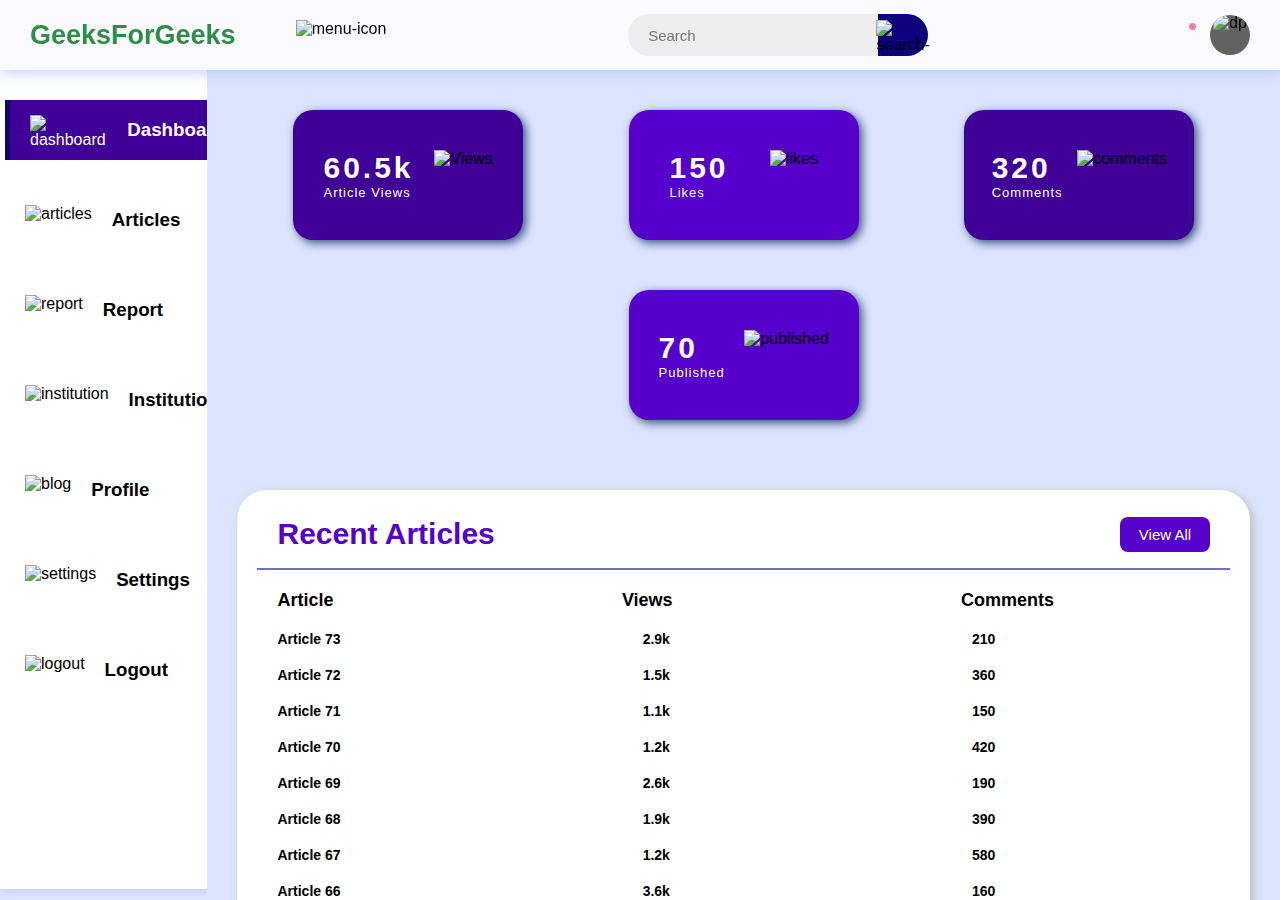
==== pages/blogmtg.html @ 52cad33f "messy" ====
<!DOCTYPE html>
<html lang="en">
  <head>
    <meta charset="UTF-8" />
    <meta http-equiv="X-UA-Compatible" content="IE=edge" />
    <meta
      name="viewport"
      content="width=device-width, 
				initial-scale=1.0"
    />
    <title>GeeksForGeeks</title>
    <link rel="stylesheet" href="style.css" />
    <link rel="stylesheet" href="../styles/blogmgt.css" />
  </head>

  <body>
    <!-- for header part -->
    <header>
      <div class="logosec">
        <div class="logo">GeeksForGeeks</div>
        <img
          src="https://media.geeksforgeeks.org/wp-content/uploads/20221210182541/Untitled-design-(30).png"
          class="icn menuicn"
          id="menuicn"
          alt="menu-icon"
        />
      </div>

      <div class="searchbar">
        <input type="text" placeholder="Search" />
        <div class="searchbtn">
          <img
            src="https://media.geeksforgeeks.org/wp-content/uploads/20221210180758/Untitled-design-(28).png"
            class="icn srchicn"
            alt="search-icon"
          />
        </div>
      </div>

      <div class="message">
        <div class="circle"></div>
        <img
          src="https://media.geeksforgeeks.org/wp-content/uploads/20221210183322/8.png"
          class="icn"
          alt=""
        />
        <div class="dp">
          <img
            src="https://media.geeksforgeeks.org/wp-content/uploads/20221210180014/profile-removebg-preview.png"
            class="dpicn"
            alt="dp"
          />
        </div>
      </div>
    </header>

    <div class="main-container">
      <div class="navcontainer">
        <nav class="nav">
          <div class="nav-upper-options">
            <div class="nav-option option1">
              <img
                src="https://media.geeksforgeeks.org/wp-content/uploads/20221210182148/Untitled-design-(29).png"
                class="nav-img"
                alt="dashboard"
              />
              <h3>Dashboard</h3>
            </div>

            <div class="option2 nav-option">
              <img
                src="https://media.geeksforgeeks.org/wp-content/uploads/20221210183322/9.png"
                class="nav-img"
                alt="articles"
              />
              <h3>Articles</h3>
            </div>

            <div class="nav-option option3">
              <img
                src="https://media.geeksforgeeks.org/wp-content/uploads/20221210183320/5.png"
                class="nav-img"
                alt="report"
              />
              <h3>Report</h3>
            </div>

            <div class="nav-option option4">
              <img
                src="https://media.geeksforgeeks.org/wp-content/uploads/20221210183321/6.png"
                class="nav-img"
                alt="institution"
              />
              <h3>Institution</h3>
            </div>

            <div class="nav-option option5">
              <img
                src="https://media.geeksforgeeks.org/wp-content/uploads/20221210183323/10.png"
                class="nav-img"
                alt="blog"
              />
              <h3>Profile</h3>
            </div>

            <div class="nav-option option6">
              <img
                src="https://media.geeksforgeeks.org/wp-content/uploads/20221210183320/4.png"
                class="nav-img"
                alt="settings"
              />
              <h3>Settings</h3>
            </div>

            <div class="nav-option logout">
              <img
                src="https://media.geeksforgeeks.org/wp-content/uploads/20221210183321/7.png"
                class="nav-img"
                alt="logout"
              />
              <h3>Logout</h3>
            </div>
          </div>
        </nav>
      </div>
      <div class="main">
        <div class="searchbar2">
          <input type="text" name="" id="" placeholder="Search" />
          <div class="searchbtn">
            <img
              src="https://media.geeksforgeeks.org/wp-content/uploads/20221210180758/Untitled-design-(28).png"
              class="icn srchicn"
              alt="search-button"
            />
          </div>
        </div>

        <div class="box-container">
          <div class="box box1">
            <div class="text">
              <h2 class="topic-heading">60.5k</h2>
              <h2 class="topic">Article Views</h2>
            </div>

            <img
              src="https://media.geeksforgeeks.org/wp-content/uploads/20221210184645/Untitled-design-(31).png"
              alt="Views"
            />
          </div>

          <div class="box box2">
            <div class="text">
              <h2 class="topic-heading">150</h2>
              <h2 class="topic">Likes</h2>
            </div>

            <img
              src="https://media.geeksforgeeks.org/wp-content/uploads/20221210185030/14.png"
              alt="likes"
            />
          </div>

          <div class="box box3">
            <div class="text">
              <h2 class="topic-heading">320</h2>
              <h2 class="topic">Comments</h2>
            </div>

            <img
              src="https://media.geeksforgeeks.org/wp-content/uploads/20221210184645/Untitled-design-(32).png"
              alt="comments"
            />
          </div>

          <div class="box box4">
            <div class="text">
              <h2 class="topic-heading">70</h2>
              <h2 class="topic">Published</h2>
            </div>

            <img
              src="https://media.geeksforgeeks.org/wp-content/uploads/20221210185029/13.png"
              alt="published"
            />
          </div>
        </div>

        <div class="report-container">
          <div class="report-header">
            <h1 class="recent-Articles">Recent Articles</h1>
            <button class="view">View All</button>
          </div>

          <div class="report-body">
            <div class="report-topic-heading">
              <h3 class="t-op">Article</h3>
              <h3 class="t-op">Views</h3>
              <h3 class="t-op">Comments</h3>
              <h3 class="t-op">Status</h3>
            </div>

            <div class="items">
              <div class="item1">
                <h3 class="t-op-nextlvl">Article 73</h3>
                <h3 class="t-op-nextlvl">2.9k</h3>
                <h3 class="t-op-nextlvl">210</h3>
                <h3 class="t-op-nextlvl label-tag">Published</h3>
              </div>

              <div class="item1">
                <h3 class="t-op-nextlvl">Article 72</h3>
                <h3 class="t-op-nextlvl">1.5k</h3>
                <h3 class="t-op-nextlvl">360</h3>
                <h3 class="t-op-nextlvl label-tag">Published</h3>
              </div>

              <div class="item1">
                <h3 class="t-op-nextlvl">Article 71</h3>
                <h3 class="t-op-nextlvl">1.1k</h3>
                <h3 class="t-op-nextlvl">150</h3>
                <h3 class="t-op-nextlvl label-tag">Published</h3>
              </div>

              <div class="item1">
                <h3 class="t-op-nextlvl">Article 70</h3>
                <h3 class="t-op-nextlvl">1.2k</h3>
                <h3 class="t-op-nextlvl">420</h3>
                <h3 class="t-op-nextlvl label-tag">Published</h3>
              </div>

              <div class="item1">
                <h3 class="t-op-nextlvl">Article 69</h3>
                <h3 class="t-op-nextlvl">2.6k</h3>
                <h3 class="t-op-nextlvl">190</h3>
                <h3 class="t-op-nextlvl label-tag">Published</h3>
              </div>

              <div class="item1">
                <h3 class="t-op-nextlvl">Article 68</h3>
                <h3 class="t-op-nextlvl">1.9k</h3>
                <h3 class="t-op-nextlvl">390</h3>
                <h3 class="t-op-nextlvl label-tag">Published</h3>
              </div>

              <div class="item1">
                <h3 class="t-op-nextlvl">Article 67</h3>
                <h3 class="t-op-nextlvl">1.2k</h3>
                <h3 class="t-op-nextlvl">580</h3>
                <h3 class="t-op-nextlvl label-tag">Published</h3>
              </div>

              <div class="item1">
                <h3 class="t-op-nextlvl">Article 66</h3>
                <h3 class="t-op-nextlvl">3.6k</h3>
                <h3 class="t-op-nextlvl">160</h3>
                <h3 class="t-op-nextlvl label-tag">Published</h3>
              </div>

              <div class="item1">
                <h3 class="t-op-nextlvl">Article 65</h3>
                <h3 class="t-op-nextlvl">1.3k</h3>
                <h3 class="t-op-nextlvl">220</h3>
                <h3 class="t-op-nextlvl label-tag">Published</h3>
              </div>
            </div>
          </div>
        </div>
      </div>
    </div>

    <script src="../scripts/blogmgt.js"></script>
  </body>
</html>
---- styles/blogmgt.css ----
/* Main CSS Here */

@import url("https://fonts.googleapis.com/css2?family=Open+Sans:wght@400;500;600;700&display=swap");
* {
  margin: 0;
  padding: 0;
  box-sizing: border-box;
  font-family: "Poppins", sans-serif;
}
:root {
  --background-color1: #fafaff;
  --background-color2: #ffffff;
  --background-color3: #ededed;
  --background-color4: #cad7fda4;
  --primary-color: #4b49ac;
  --secondary-color: #0c007d;
  --Border-color: #3f0097;
  --one-use-color: #3f0097;
  --two-use-color: #5500cb;
}
body {
  background-color: var(--background-color4);
  max-width: 100%;
  overflow-x: hidden;
}

header {
  height: 70px;
  width: 100vw;
  padding: 0 30px;
  background-color: var(--background-color1);
  position: fixed;
  z-index: 100;
  box-shadow: 1px 1px 15px rgba(161, 182, 253, 0.825);
  display: flex;
  justify-content: space-between;
  align-items: center;
}

.logo {
  font-size: 27px;
  font-weight: 600;
  color: rgb(47, 141, 70);
}

.icn {
  height: 30px;
}
.menuicn {
  cursor: pointer;
}

.searchbar,
.message,
.logosec {
  display: flex;
  align-items: center;
  justify-content: center;
}

.searchbar2 {
  display: none;
}

.logosec {
  gap: 60px;
}

.searchbar input {
  width: 250px;
  height: 42px;
  border-radius: 50px 0 0 50px;
  background-color: var(--background-color3);
  padding: 0 20px;
  font-size: 15px;
  outline: none;
  border: none;
}
.searchbtn {
  width: 50px;
  height: 42px;
  display: flex;
  align-items: center;
  justify-content: center;
  border-radius: 0px 50px 50px 0px;
  background-color: var(--secondary-color);
  cursor: pointer;
}

.message {
  gap: 40px;
  position: relative;
  cursor: pointer;
}
.circle {
  height: 7px;
  width: 7px;
  position: absolute;
  background-color: #fa7bb4;
  border-radius: 50%;
  left: 19px;
  top: 8px;
}
.dp {
  height: 40px;
  width: 40px;
  background-color: #626262;
  border-radius: 50%;
  display: flex;
  align-items: center;
  justify-content: center;
  overflow: hidden;
}
.main-container {
  display: flex;
  width: 100vw;
  position: relative;
  top: 70px;
  z-index: 1;
}
.dpicn {
  height: 42px;
}

.main {
  height: calc(100vh - 70px);
  width: 100%;
  overflow-y: scroll;
  overflow-x: hidden;
  padding: 40px 30px 30px 30px;
}

.main::-webkit-scrollbar-thumb {
  background-image: linear-gradient(to bottom, rgb(0, 0, 85), rgb(0, 0, 50));
}
.main::-webkit-scrollbar {
  width: 5px;
}
.main::-webkit-scrollbar-track {
  background-color: #9e9e9eb2;
}

.box-container {
  display: flex;
  justify-content: space-evenly;
  align-items: center;
  flex-wrap: wrap;
  gap: 50px;
}
.nav {
  min-height: 91vh;
  width: 250px;
  background-color: var(--background-color2);
  position: absolute;
  top: 0px;
  left: 00;
  box-shadow: 1px 1px 10px rgba(198, 189, 248, 0.825);
  display: flex;
  flex-direction: column;
  justify-content: space-between;
  overflow: hidden;
  padding: 30px 0 20px 10px;
}
.navcontainer {
  height: calc(100vh - 70px);
  width: 250px;
  position: relative;
  overflow-y: scroll;
  overflow-x: hidden;
  transition: all 0.5s ease-in-out;
}
.navcontainer::-webkit-scrollbar {
  display: none;
}
.navclose {
  width: 80px;
}
.nav-option {
  width: 250px;
  height: 60px;
  display: flex;
  align-items: center;
  padding: 0 30px 0 20px;
  gap: 20px;
  transition: all 0.1s ease-in-out;
}
.nav-option:hover {
  border-left: 5px solid #a2a2a2;
  background-color: #dadada;
  cursor: pointer;
}
.nav-img {
  height: 30px;
}

.nav-upper-options {
  display: flex;
  flex-direction: column;
  align-items: center;
  gap: 30px;
}

.option1 {
  border-left: 5px solid #010058af;
  background-color: var(--Border-color);
  color: white;
  cursor: pointer;
}
.option1:hover {
  border-left: 5px solid #010058af;
  background-color: var(--Border-color);
}
.box {
  height: 130px;
  width: 230px;
  border-radius: 20px;
  box-shadow: 3px 3px 10px rgba(0, 30, 87, 0.751);
  padding: 20px;
  display: flex;
  align-items: center;
  justify-content: space-around;
  cursor: pointer;
  transition: transform 0.3s ease-in-out;
}
.box:hover {
  transform: scale(1.08);
}

.box:nth-child(1) {
  background-color: var(--one-use-color);
}
.box:nth-child(2) {
  background-color: var(--two-use-color);
}
.box:nth-child(3) {
  background-color: var(--one-use-color);
}
.box:nth-child(4) {
  background-color: var(--two-use-color);
}

.box img {
  height: 50px;
}
.box .text {
  color: white;
}
.topic {
  font-size: 13px;
  font-weight: 400;
  letter-spacing: 1px;
}

.topic-heading {
  font-size: 30px;
  letter-spacing: 3px;
}

.report-container {
  min-height: 300px;
  max-width: 1200px;
  margin: 70px auto 0px auto;
  background-color: #ffffff;
  border-radius: 30px;
  box-shadow: 3px 3px 10px rgb(188, 188, 188);
  padding: 0px 20px 20px 20px;
}
.report-header {
  height: 80px;
  width: 100%;
  display: flex;
  align-items: center;
  justify-content: space-between;
  padding: 20px 20px 10px 20px;
  border-bottom: 2px solid rgba(0, 20, 151, 0.59);
}

.recent-Articles {
  font-size: 30px;
  font-weight: 600;
  color: #5500cb;
}

.view {
  height: 35px;
  width: 90px;
  border-radius: 8px;
  background-color: #5500cb;
  color: white;
  font-size: 15px;
  border: none;
  cursor: pointer;
}

.report-body {
  max-width: 1160px;
  overflow-x: auto;
  padding: 20px;
}
.report-topic-heading,
.item1 {
  width: 1120px;
  display: flex;
  justify-content: space-between;
  align-items: center;
}
.t-op {
  font-size: 18px;
  letter-spacing: 0px;
}

.items {
  width: 1120px;
  margin-top: 15px;
}

.item1 {
  margin-top: 20px;
}
.t-op-nextlvl {
  font-size: 14px;
  letter-spacing: 0px;
  font-weight: 600;
}

.label-tag {
  width: 100px;
  text-align: center;
  background-color: rgb(0, 177, 0);
  color: white;
  border-radius: 4px;
}

/* Responsive CSS Here */
@media screen and (max-width: 950px) {
  .nav-img {
    height: 25px;
  }
  .nav-option {
    gap: 30px;
  }
  .nav-option h3 {
    font-size: 15px;
  }
  .report-topic-heading,
  .item1,
  .items {
    width: 800px;
  }
}

@media screen and (max-width: 850px) {
  .nav-img {
    height: 30px;
  }
  .nav-option {
    gap: 30px;
  }
  .nav-option h3 {
    font-size: 20px;
  }
  .report-topic-heading,
  .item1,
  .items {
    width: 700px;
  }
  .navcontainer {
    width: 100vw;
    position: absolute;
    transition: all 0.6s ease-in-out;
    top: 0;
    left: -100vw;
  }
  .nav {
    width: 100%;
    position: absolute;
  }
  .navclose {
    left: 00px;
  }
  .searchbar {
    display: none;
  }
  .main {
    padding: 40px 30px 30px 30px;
  }
  .searchbar2 {
    width: 100%;
    display: flex;
    margin: 0 0 40px 0;
    justify-content: center;
  }
  .searchbar2 input {
    width: 250px;
    height: 42px;
    border-radius: 50px 0 0 50px;
    background-color: var(--background-color3);
    padding: 0 20px;
    font-size: 15px;
    border: 2px solid var(--secondary-color);
  }
}

@media screen and (max-width: 490px) {
  .message {
    display: none;
  }
  .logosec {
    width: 100%;
    justify-content: space-between;
  }
  .logo {
    font-size: 20px;
  }
  .menuicn {
    height: 25px;
  }
  .nav-img {
    height: 25px;
  }
  .nav-option {
    gap: 25px;
  }
  .nav-option h3 {
    font-size: 12px;
  }
  .nav-upper-options {
    gap: 15px;
  }
  .recent-Articles {
    font-size: 20px;
  }
  .report-topic-heading,
  .item1,
  .items {
    width: 550px;
  }
}

@media screen and (max-width: 400px) {
  .recent-Articles {
    font-size: 17px;
  }
  .view {
    width: 60px;
    font-size: 10px;
    height: 27px;
  }
  .report-header {
    height: 60px;
    padding: 10px 10px 5px 10px;
  }
  .searchbtn img {
    height: 20px;
  }
}

@media screen and (max-width: 320px) {
  .recent-Articles {
    font-size: 12px;
  }
  .view {
    width: 50px;
    font-size: 8px;
    height: 27px;
  }
  .report-header {
    height: 60px;
    padding: 10px 5px 5px 5px;
  }
  .t-op {
    font-size: 12px;
  }
  .t-op-nextlvl {
    font-size: 10px;
  }
  .report-topic-heading,
  .item1,
  .items {
    width: 300px;
  }
  .report-body {
    padding: 10px;
  }
  .label-tag {
    width: 70px;
  }
  .searchbtn {
    width: 40px;
  }
  .searchbar2 input {
    width: 180px;
  }
}
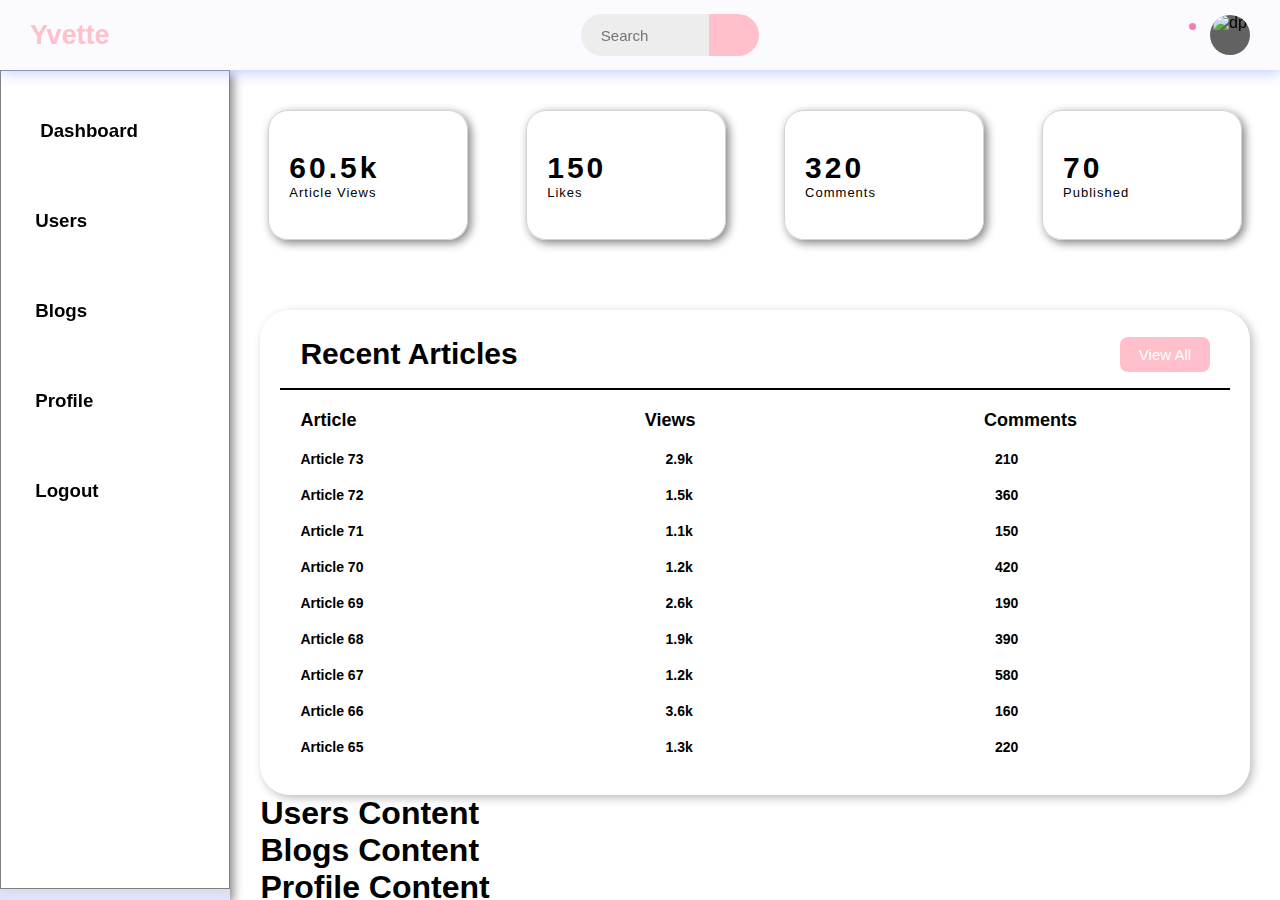
==== commit 2d3f4f63: "second commit" ====
--- a/pages/blogmtg.html
+++ b/pages/blogmtg.html
@@ -6,34 +6,30 @@
     <meta
       name="viewport"
       content="width=device-width, 
-				initial-scale=1.0"
+          initial-scale=1.0"
     />
-    <title>GeeksForGeeks</title>
-    <link rel="stylesheet" href="style.css" />
+    <title>Yvette-Blogs</title>
+    <link
+      rel="stylesheet"
+      href="https://cdnjs.cloudflare.com/ajax/libs/font-awesome/6.5.1/css/all.min.css"
+      integrity="sha512-DTOQO9RWCH3ppGqcWaEA1BIZOC6xxalwEsw9c2QQeAIftl+Vegovlnee1c9QX4TctnWMn13TZye+giMm8e2LwA=="
+      crossorigin="anonymous"
+      referrerpolicy="no-referrer"
+    />
     <link rel="stylesheet" href="../styles/blogmgt.css" />
   </head>
 
   <body>
-    <!-- for header part -->
     <header>
       <div class="logosec">
-        <div class="logo">GeeksForGeeks</div>
-        <img
-          src="https://media.geeksforgeeks.org/wp-content/uploads/20221210182541/Untitled-design-(30).png"
-          class="icn menuicn"
-          id="menuicn"
-          alt="menu-icon"
-        />
+        <div class="logo">Yvette</div>
+        <i class="fa-solid fa-bars icon" class="icn-menuicn" id="menuicn"></i>
       </div>
 
       <div class="searchbar">
         <input type="text" placeholder="Search" />
         <div class="searchbtn">
-          <img
-            src="https://media.geeksforgeeks.org/wp-content/uploads/20221210180758/Untitled-design-(28).png"
-            class="icn srchicn"
-            alt="search-icon"
-          />
+          <i class="fa-solid fa-magnifying-glass icon"></i>
         </div>
       </div>
 
@@ -58,71 +54,32 @@
       <div class="navcontainer">
         <nav class="nav">
           <div class="nav-upper-options">
-            <div class="nav-option option1">
-              <img
-                src="https://media.geeksforgeeks.org/wp-content/uploads/20221210182148/Untitled-design-(29).png"
-                class="nav-img"
-                alt="dashboard"
-              />
+            <div class="nav-option option1" id="dashboard-link">
+              <i class="fa-solid fa-house icon" id="nav-img"></i>
               <h3>Dashboard</h3>
             </div>
 
-            <div class="option2 nav-option">
-              <img
-                src="https://media.geeksforgeeks.org/wp-content/uploads/20221210183322/9.png"
-                class="nav-img"
-                alt="articles"
-              />
-              <h3>Articles</h3>
-            </div>
-
-            <div class="nav-option option3">
-              <img
-                src="https://media.geeksforgeeks.org/wp-content/uploads/20221210183320/5.png"
-                class="nav-img"
-                alt="report"
-              />
-              <h3>Report</h3>
-            </div>
-
-            <div class="nav-option option4">
-              <img
-                src="https://media.geeksforgeeks.org/wp-content/uploads/20221210183321/6.png"
-                class="nav-img"
-                alt="institution"
-              />
-              <h3>Institution</h3>
-            </div>
-
-            <div class="nav-option option5">
-              <img
-                src="https://media.geeksforgeeks.org/wp-content/uploads/20221210183323/10.png"
-                class="nav-img"
-                alt="blog"
-              />
+            <div class="option2 nav-option" id="users-link">
+              <i class="fa-solid fa-users icon" id="nav-img"></i>
+              <h3>Users</h3>
+            </div>
+
+            <div class="nav-option option3" id="blogs-link">
+              <i class="fa-solid fa-pen-to-square icon" id="nav-img"></i>
+              <h3>Blogs</h3>
+            </div>
+            <div class="nav-option option3" id="profile-link">
+              <i class="fa-solid fa-user icon" id="nav-img"></i>
               <h3>Profile</h3>
             </div>
-
-            <div class="nav-option option6">
-              <img
-                src="https://media.geeksforgeeks.org/wp-content/uploads/20221210183320/4.png"
-                class="nav-img"
-                alt="settings"
-              />
-              <h3>Settings</h3>
-            </div>
-
-            <div class="nav-option logout">
-              <img
-                src="https://media.geeksforgeeks.org/wp-content/uploads/20221210183321/7.png"
-                class="nav-img"
-                alt="logout"
-              />
+            <div class="nav-option option3" id="logout-link">
+              <i class="fa-solid fa-right-from-bracket icon" id="nav-img"></i>
               <h3>Logout</h3>
             </div>
           </div>
         </nav>
       </div>
+
       <div class="main">
         <div class="searchbar2">
           <input type="text" name="" id="" placeholder="Search" />
@@ -135,134 +92,136 @@
           </div>
         </div>
 
-        <div class="box-container">
-          <div class="box box1">
-            <div class="text">
-              <h2 class="topic-heading">60.5k</h2>
-              <h2 class="topic">Article Views</h2>
-            </div>
-
-            <img
-              src="https://media.geeksforgeeks.org/wp-content/uploads/20221210184645/Untitled-design-(31).png"
-              alt="Views"
-            />
-          </div>
-
-          <div class="box box2">
-            <div class="text">
-              <h2 class="topic-heading">150</h2>
-              <h2 class="topic">Likes</h2>
-            </div>
-
-            <img
-              src="https://media.geeksforgeeks.org/wp-content/uploads/20221210185030/14.png"
-              alt="likes"
-            />
-          </div>
-
-          <div class="box box3">
-            <div class="text">
-              <h2 class="topic-heading">320</h2>
-              <h2 class="topic">Comments</h2>
-            </div>
-
-            <img
-              src="https://media.geeksforgeeks.org/wp-content/uploads/20221210184645/Untitled-design-(32).png"
-              alt="comments"
-            />
-          </div>
-
-          <div class="box box4">
-            <div class="text">
-              <h2 class="topic-heading">70</h2>
-              <h2 class="topic">Published</h2>
-            </div>
-
-            <img
-              src="https://media.geeksforgeeks.org/wp-content/uploads/20221210185029/13.png"
-              alt="published"
-            />
-          </div>
-        </div>
-
-        <div class="report-container">
-          <div class="report-header">
-            <h1 class="recent-Articles">Recent Articles</h1>
-            <button class="view">View All</button>
-          </div>
-
-          <div class="report-body">
-            <div class="report-topic-heading">
-              <h3 class="t-op">Article</h3>
-              <h3 class="t-op">Views</h3>
-              <h3 class="t-op">Comments</h3>
-              <h3 class="t-op">Status</h3>
-            </div>
-
-            <div class="items">
-              <div class="item1">
-                <h3 class="t-op-nextlvl">Article 73</h3>
-                <h3 class="t-op-nextlvl">2.9k</h3>
-                <h3 class="t-op-nextlvl">210</h3>
-                <h3 class="t-op-nextlvl label-tag">Published</h3>
-              </div>
-
-              <div class="item1">
-                <h3 class="t-op-nextlvl">Article 72</h3>
-                <h3 class="t-op-nextlvl">1.5k</h3>
-                <h3 class="t-op-nextlvl">360</h3>
-                <h3 class="t-op-nextlvl label-tag">Published</h3>
-              </div>
-
-              <div class="item1">
-                <h3 class="t-op-nextlvl">Article 71</h3>
-                <h3 class="t-op-nextlvl">1.1k</h3>
-                <h3 class="t-op-nextlvl">150</h3>
-                <h3 class="t-op-nextlvl label-tag">Published</h3>
-              </div>
-
-              <div class="item1">
-                <h3 class="t-op-nextlvl">Article 70</h3>
-                <h3 class="t-op-nextlvl">1.2k</h3>
-                <h3 class="t-op-nextlvl">420</h3>
-                <h3 class="t-op-nextlvl label-tag">Published</h3>
-              </div>
-
-              <div class="item1">
-                <h3 class="t-op-nextlvl">Article 69</h3>
-                <h3 class="t-op-nextlvl">2.6k</h3>
-                <h3 class="t-op-nextlvl">190</h3>
-                <h3 class="t-op-nextlvl label-tag">Published</h3>
-              </div>
-
-              <div class="item1">
-                <h3 class="t-op-nextlvl">Article 68</h3>
-                <h3 class="t-op-nextlvl">1.9k</h3>
-                <h3 class="t-op-nextlvl">390</h3>
-                <h3 class="t-op-nextlvl label-tag">Published</h3>
-              </div>
-
-              <div class="item1">
-                <h3 class="t-op-nextlvl">Article 67</h3>
-                <h3 class="t-op-nextlvl">1.2k</h3>
-                <h3 class="t-op-nextlvl">580</h3>
-                <h3 class="t-op-nextlvl label-tag">Published</h3>
-              </div>
-
-              <div class="item1">
-                <h3 class="t-op-nextlvl">Article 66</h3>
-                <h3 class="t-op-nextlvl">3.6k</h3>
-                <h3 class="t-op-nextlvl">160</h3>
-                <h3 class="t-op-nextlvl label-tag">Published</h3>
-              </div>
-
-              <div class="item1">
-                <h3 class="t-op-nextlvl">Article 65</h3>
-                <h3 class="t-op-nextlvl">1.3k</h3>
-                <h3 class="t-op-nextlvl">220</h3>
-                <h3 class="t-op-nextlvl label-tag">Published</h3>
-              </div>
-            </div>
+        <div class="dynamic-main">
+          <div id="dashboard-section" class="main-section">
+            <div class="box-container">
+              <div class="box box1">
+                <div class="text">
+                  <h2 class="topic-heading">60.5k</h2>
+                  <h2 class="topic">Article Views</h2>
+                </div>
+
+                <i class="fa-solid fa-eye icon1"></i>
+              </div>
+              <div class="box box2">
+                <div class="text">
+                  <h2 class="topic-heading">150</h2>
+                  <h2 class="topic">Likes</h2>
+                </div>
+
+                <i class="fa-solid fa-heart icon1"></i>
+              </div>
+
+              <div class="box box3">
+                <div class="text">
+                  <h2 class="topic-heading">320</h2>
+                  <h2 class="topic">Comments</h2>
+                </div>
+
+                <i class="fa-regular fa-message icon1"></i>
+              </div>
+
+              <div class="box box4">
+                <div class="text">
+                  <h2 class="topic-heading">70</h2>
+                  <h2 class="topic">Published</h2>
+                </div>
+
+                <i class="fa-regular fa-circle-check icon1"></i>
+              </div>
+            </div>
+            <div class="report-container">
+              <div class="report-header">
+                <h1 class="recent-Articles">Recent Articles</h1>
+                <button class="view">View All</button>
+              </div>
+              <div class="report-body">
+                <div class="report-topic-heading">
+                  <h3 class="t-op">Article</h3>
+                  <h3 class="t-op">Views</h3>
+                  <h3 class="t-op">Comments</h3>
+                  <h3 class="t-op">Status</h3>
+                </div>
+                <div class="items">
+                  <div class="item1">
+                    <h3 class="t-op-nextlvl">Article 73</h3>
+                    <h3 class="t-op-nextlvl">2.9k</h3>
+                    <h3 class="t-op-nextlvl">210</h3>
+                    <h3 class="t-op-nextlvl label-tag">Published</h3>
+                  </div>
+
+                  <div class="item1">
+                    <h3 class="t-op-nextlvl">Article 72</h3>
+                    <h3 class="t-op-nextlvl">1.5k</h3>
+                    <h3 class="t-op-nextlvl">360</h3>
+                    <h3 class="t-op-nextlvl label-tag">Published</h3>
+                  </div>
+
+                  <div class="item1">
+                    <h3 class="t-op-nextlvl">Article 71</h3>
+                    <h3 class="t-op-nextlvl">1.1k</h3>
+                    <h3 class="t-op-nextlvl">150</h3>
+                    <h3 class="t-op-nextlvl label-tag">Published</h3>
+                  </div>
+
+                  <div class="item1">
+                    <h3 class="t-op-nextlvl">Article 70</h3>
+                    <h3 class="t-op-nextlvl">1.2k</h3>
+                    <h3 class="t-op-nextlvl">420</h3>
+                    <h3 class="t-op-nextlvl label-tag">Published</h3>
+                  </div>
+
+                  <div class="item1">
+                    <h3 class="t-op-nextlvl">Article 69</h3>
+                    <h3 class="t-op-nextlvl">2.6k</h3>
+                    <h3 class="t-op-nextlvl">190</h3>
+                    <h3 class="t-op-nextlvl label-tag">Published</h3>
+                  </div>
+
+                  <div class="item1">
+                    <h3 class="t-op-nextlvl">Article 68</h3>
+                    <h3 class="t-op-nextlvl">1.9k</h3>
+                    <h3 class="t-op-nextlvl">390</h3>
+                    <h3 class="t-op-nextlvl label-tag">Published</h3>
+                  </div>
+
+                  <div class="item1">
+                    <h3 class="t-op-nextlvl">Article 67</h3>
+                    <h3 class="t-op-nextlvl">1.2k</h3>
+                    <h3 class="t-op-nextlvl">580</h3>
+                    <h3 class="t-op-nextlvl label-tag">Published</h3>
+                  </div>
+
+                  <div class="item1">
+                    <h3 class="t-op-nextlvl">Article 66</h3>
+                    <h3 class="t-op-nextlvl">3.6k</h3>
+                    <h3 class="t-op-nextlvl">160</h3>
+                    <h3 class="t-op-nextlvl label-tag">Published</h3>
+                  </div>
+
+                  <div class="item1">
+                    <h3 class="t-op-nextlvl">Article 65</h3>
+                    <h3 class="t-op-nextlvl">1.3k</h3>
+                    <h3 class="t-op-nextlvl">220</h3>
+                    <h3 class="t-op-nextlvl label-tag">Published</h3>
+                  </div>
+                </div>
+              </div>
+            </div>
+          </div>
+
+          <div id="users-section" class="main-section">
+            <h1>Users Content</h1>
+          </div>
+
+          <div id="blogs-section" class="main-section">
+            <h1>Blogs Content</h1>
+          </div>
+          <div id="profile-section" class="main-section">
+            <h1>Profile Content</h1>
+          </div>
+          <div id="logout-section" class="main-section">
+            <h1>Logout Content</h1>
           </div>
         </div>
       </div>
--- a/styles/blogmgt.css
+++ b/styles/blogmgt.css
@@ -40,7 +40,7 @@
 .logo {
   font-size: 27px;
   font-weight: 600;
-  color: rgb(47, 141, 70);
+  color: pink;
 }
 
 .icn {
@@ -67,7 +67,7 @@
 }
 
 .searchbar input {
-  width: 250px;
+  width: 10vw;
   height: 42px;
   border-radius: 50px 0 0 50px;
   background-color: var(--background-color3);
@@ -83,7 +83,7 @@
   align-items: center;
   justify-content: center;
   border-radius: 0px 50px 50px 0px;
-  background-color: var(--secondary-color);
+  background-color: pink;
   cursor: pointer;
 }
 
@@ -124,8 +124,9 @@
 
 .main {
   height: calc(100vh - 70px);
-  width: 100%;
+  width: 82%;
   overflow-y: scroll;
+  background-color: white;
   overflow-x: hidden;
   padding: 40px 30px 30px 30px;
 }
@@ -149,12 +150,13 @@
 }
 .nav {
   min-height: 91vh;
-  width: 250px;
-  background-color: var(--background-color2);
+  width: 100%;
+  background-color: white;
   position: absolute;
   top: 0px;
   left: 00;
-  box-shadow: 1px 1px 10px rgba(198, 189, 248, 0.825);
+  box-shadow: 1px 1px 10px lightgray;
+  border: 1px solid gray;
   display: flex;
   flex-direction: column;
   justify-content: space-between;
@@ -163,11 +165,13 @@
 }
 .navcontainer {
   height: calc(100vh - 70px);
-  width: 250px;
+  width: 18%;
   position: relative;
   overflow-y: scroll;
   overflow-x: hidden;
   transition: all 0.5s ease-in-out;
+  /* border-right: 1px solid gray; */
+  box-shadow: 3px 3px 10px gray;
 }
 .navcontainer::-webkit-scrollbar {
   display: none;
@@ -185,14 +189,18 @@
   transition: all 0.1s ease-in-out;
 }
 .nav-option:hover {
-  border-left: 5px solid #a2a2a2;
-  background-color: #dadada;
-  cursor: pointer;
-}
-.nav-img {
-  height: 30px;
-}
-
+  border-left: 5px solid white;
+  background-color: pink;
+  cursor: pointer;
+}
+.icon {
+  color: black;
+  font-size: 1.5rem;
+}
+.icon1 {
+  color: black;
+  font-size: 2.5rem;
+}
 .nav-upper-options {
   display: flex;
   flex-direction: column;
@@ -201,24 +209,23 @@
 }
 
 .option1 {
-  border-left: 5px solid #010058af;
-  background-color: var(--Border-color);
-  color: white;
+  border-left: 5px solid lightgray;
+  background-color: white;
   cursor: pointer;
 }
 .option1:hover {
-  border-left: 5px solid #010058af;
-  background-color: var(--Border-color);
+  border-left: 5px solid lightgray;
+  background-color: pink;
 }
 .box {
   height: 130px;
-  width: 230px;
+  width: 200px;
   border-radius: 20px;
-  box-shadow: 3px 3px 10px rgba(0, 30, 87, 0.751);
+  box-shadow: 3px 3px 10px gray;
   padding: 20px;
   display: flex;
   align-items: center;
-  justify-content: space-around;
+  justify-content: space-between;
   cursor: pointer;
   transition: transform 0.3s ease-in-out;
 }
@@ -227,16 +234,16 @@
 }
 
 .box:nth-child(1) {
-  background-color: var(--one-use-color);
+  border: 1px solid lightgray;
 }
 .box:nth-child(2) {
-  background-color: var(--two-use-color);
+  border: 1px solid lightgray;
 }
 .box:nth-child(3) {
-  background-color: var(--one-use-color);
+  border: 1px solid lightgray;
 }
 .box:nth-child(4) {
-  background-color: var(--two-use-color);
+  border: 1px solid lightgray;
 }
 
 .box img {
@@ -249,11 +256,13 @@
   font-size: 13px;
   font-weight: 400;
   letter-spacing: 1px;
+  color: black;
 }
 
 .topic-heading {
   font-size: 30px;
   letter-spacing: 3px;
+  color: black;
 }
 
 .report-container {
@@ -272,20 +281,19 @@
   align-items: center;
   justify-content: space-between;
   padding: 20px 20px 10px 20px;
-  border-bottom: 2px solid rgba(0, 20, 151, 0.59);
+  border-bottom: 2px solid black;
 }
 
 .recent-Articles {
   font-size: 30px;
   font-weight: 600;
-  color: #5500cb;
 }
 
 .view {
   height: 35px;
   width: 90px;
   border-radius: 8px;
-  background-color: #5500cb;
+  background-color: pink;
   color: white;
   font-size: 15px;
   border: none;
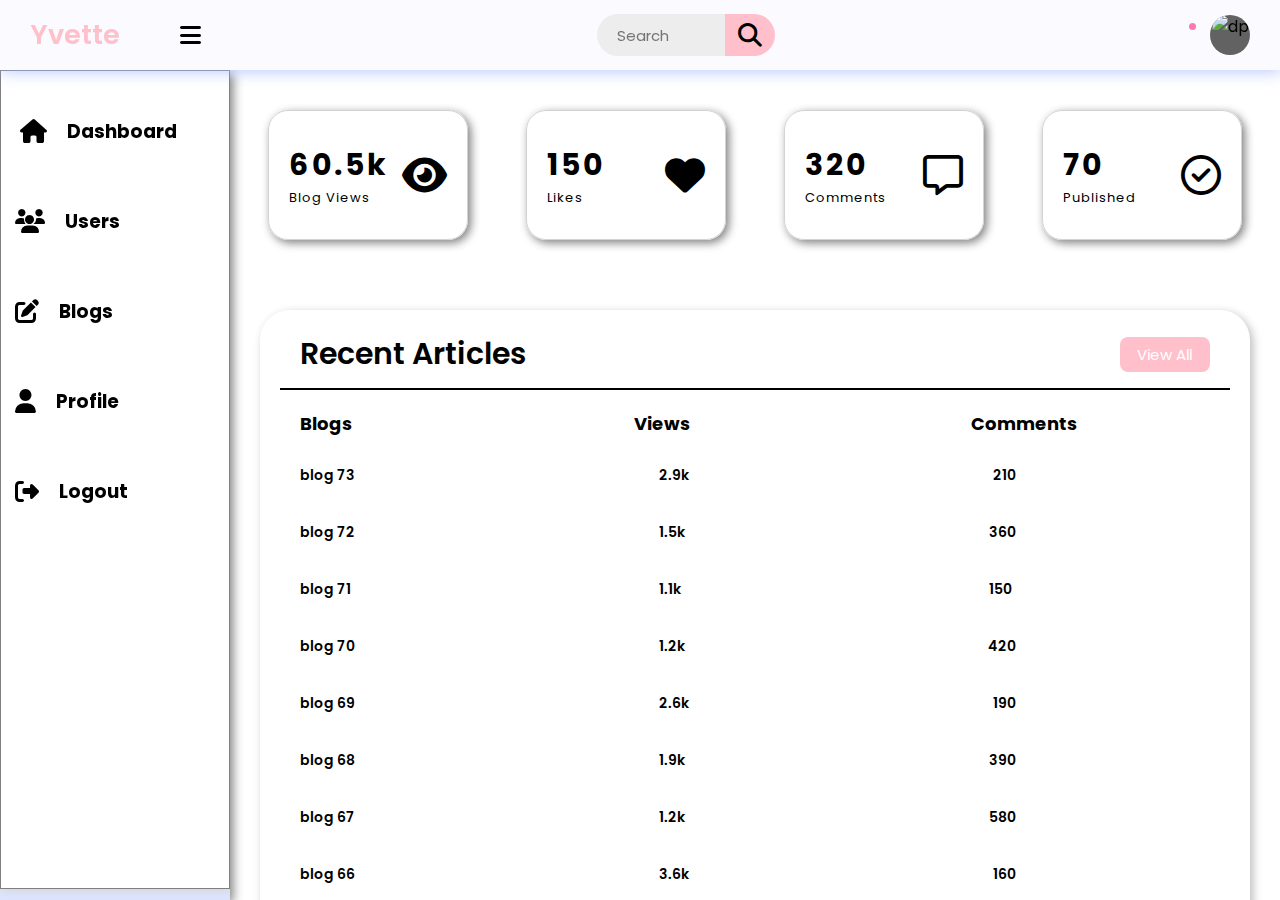
==== commit 174405fd: "created tables and new blog form" ====
--- a/pages/blogmtg.html
+++ b/pages/blogmtg.html
@@ -16,14 +16,27 @@
       crossorigin="anonymous"
       referrerpolicy="no-referrer"
     />
+      <link
+      rel="stylesheet"
+      href="https://cdnjs.cloudflare.com/ajax/libs/font-awesome/5.15.4/css/all.min.css"
+    />
+    <link
+      href="https://fonts.googleapis.com/css2?family=Poppins:wght@300;500;600&display=swap"
+      rel="stylesheet"
+    />
+    <link
+      rel="stylesheet"
+      href="https://cdnjs.cloudflare.com/ajax/libs/font-awesome/6.2.1/css/all.min.css"
+    />
     <link rel="stylesheet" href="../styles/blogmgt.css" />
+    <link rel="stylesheet" href="../styles/users.css" />
   </head>
 
   <body>
     <header>
       <div class="logosec">
         <div class="logo">Yvette</div>
-        <i class="fa-solid fa-bars icon" class="icn-menuicn" id="menuicn"></i>
+        <i class="fa-solid fa-bars icon icn-menuicn" id="menuicn"></i>
       </div>
 
       <div class="searchbar">
@@ -98,7 +111,7 @@
               <div class="box box1">
                 <div class="text">
                   <h2 class="topic-heading">60.5k</h2>
-                  <h2 class="topic">Article Views</h2>
+                  <h2 class="topic">Blog Views</h2>
                 </div>
 
                 <i class="fa-solid fa-eye icon1"></i>
@@ -137,70 +150,70 @@
               </div>
               <div class="report-body">
                 <div class="report-topic-heading">
-                  <h3 class="t-op">Article</h3>
+                  <h3 class="t-op">Blogs</h3>
                   <h3 class="t-op">Views</h3>
                   <h3 class="t-op">Comments</h3>
                   <h3 class="t-op">Status</h3>
                 </div>
                 <div class="items">
                   <div class="item1">
-                    <h3 class="t-op-nextlvl">Article 73</h3>
+                    <h3 class="t-op-nextlvl">blog 73</h3>
                     <h3 class="t-op-nextlvl">2.9k</h3>
                     <h3 class="t-op-nextlvl">210</h3>
                     <h3 class="t-op-nextlvl label-tag">Published</h3>
                   </div>
 
                   <div class="item1">
-                    <h3 class="t-op-nextlvl">Article 72</h3>
+                    <h3 class="t-op-nextlvl">blog 72</h3>
                     <h3 class="t-op-nextlvl">1.5k</h3>
                     <h3 class="t-op-nextlvl">360</h3>
                     <h3 class="t-op-nextlvl label-tag">Published</h3>
                   </div>
 
                   <div class="item1">
-                    <h3 class="t-op-nextlvl">Article 71</h3>
+                    <h3 class="t-op-nextlvl">blog 71</h3>
                     <h3 class="t-op-nextlvl">1.1k</h3>
                     <h3 class="t-op-nextlvl">150</h3>
                     <h3 class="t-op-nextlvl label-tag">Published</h3>
                   </div>
 
                   <div class="item1">
-                    <h3 class="t-op-nextlvl">Article 70</h3>
+                    <h3 class="t-op-nextlvl">blog 70</h3>
                     <h3 class="t-op-nextlvl">1.2k</h3>
                     <h3 class="t-op-nextlvl">420</h3>
                     <h3 class="t-op-nextlvl label-tag">Published</h3>
                   </div>
 
                   <div class="item1">
-                    <h3 class="t-op-nextlvl">Article 69</h3>
+                    <h3 class="t-op-nextlvl">blog 69</h3>
                     <h3 class="t-op-nextlvl">2.6k</h3>
                     <h3 class="t-op-nextlvl">190</h3>
                     <h3 class="t-op-nextlvl label-tag">Published</h3>
                   </div>
 
                   <div class="item1">
-                    <h3 class="t-op-nextlvl">Article 68</h3>
+                    <h3 class="t-op-nextlvl">blog 68</h3>
                     <h3 class="t-op-nextlvl">1.9k</h3>
                     <h3 class="t-op-nextlvl">390</h3>
                     <h3 class="t-op-nextlvl label-tag">Published</h3>
                   </div>
 
                   <div class="item1">
-                    <h3 class="t-op-nextlvl">Article 67</h3>
+                    <h3 class="t-op-nextlvl">blog 67</h3>
                     <h3 class="t-op-nextlvl">1.2k</h3>
                     <h3 class="t-op-nextlvl">580</h3>
                     <h3 class="t-op-nextlvl label-tag">Published</h3>
                   </div>
 
                   <div class="item1">
-                    <h3 class="t-op-nextlvl">Article 66</h3>
+                    <h3 class="t-op-nextlvl">blog 66</h3>
                     <h3 class="t-op-nextlvl">3.6k</h3>
                     <h3 class="t-op-nextlvl">160</h3>
                     <h3 class="t-op-nextlvl label-tag">Published</h3>
                   </div>
 
                   <div class="item1">
-                    <h3 class="t-op-nextlvl">Article 65</h3>
+                    <h3 class="t-op-nextlvl">blog 65</h3>
                     <h3 class="t-op-nextlvl">1.3k</h3>
                     <h3 class="t-op-nextlvl">220</h3>
                     <h3 class="t-op-nextlvl label-tag">Published</h3>
@@ -211,11 +224,277 @@
           </div>
 
           <div id="users-section" class="main-section">
-            <h1>Users Content</h1>
+            <div class="user-header">
+              <h2>Users Content</h2>
+              <button id="newUserbtn">
+                <i class="fa-solid fa-plus icon"></i>
+                <h2>User</h2>
+              </button>
+            </div>
+            <table>
+              <tr>
+                <th>#</th>
+
+                <th>FirstName</th>
+
+                <th>LastName</th>
+
+                <th>Age</th>
+
+                <th>Sex</th>
+
+                <th>Email</th>
+              </tr>
+
+              <tr>
+                <td>1</td>
+
+                <td>Jean</td>
+
+                <td>leBon</td>
+
+                <td>1368</td>
+
+                <td>18 Nov 1962</td>
+
+                <td>5000$</td>
+              </tr>
+
+              <tr>
+                <td>2</td>
+
+                <td>jack</td>
+
+                <td>Duppont</td>
+
+                <td>1368</td>
+
+                <td>18 Dec 1962</td>
+
+                <td>2000$</td>
+              </tr>
+
+              <tr>
+                <td>3</td>
+
+                <td>Jean</td>
+
+                <td>leBon</td>
+
+                <td>1368</td>
+
+                <td>18 Nov 1972</td>
+
+                <td>4200$</td>
+              </tr>
+
+              <tr>
+                <td>4</td>
+
+                <td>Nadia</td>
+
+                <td>leBon</td>
+
+                <td>1368</td>
+
+                <td>18 Mar 1982</td>
+
+                <td>6300$</td>
+              </tr>
+
+              <tr>
+                <td>5</td>
+
+                <td>Nadia</td>
+
+                <td>leBon</td>
+
+                <td>1368</td>
+
+                <td>18 Mar 1982</td>
+
+                <td>6300$</td>
+              </tr>
+
+              <tr>
+                <td>6</td>
+
+                <td>Nadia</td>
+
+                <td>leBon</td>
+
+                <td>1368</td>
+
+                <td>18 Mar 1982</td>
+
+                <td>6300$</td>
+              </tr>
+
+              <tr>
+                <td>7</td>
+
+                <td>Nadia</td>
+
+                <td>leBon</td>
+
+                <td>1368</td>
+
+                <td>18 Mar 1982</td>
+
+                <td>6300$</td>
+              </tr>
+
+              <tr>
+                <td>8</td>
+
+                <td>Nadia</td>
+
+                <td>leBon</td>
+
+                <td>1368</td>
+
+                <td>18 Mar 1982</td>
+
+                <td>6300$</td>
+              </tr>
+            </table>
           </div>
 
           <div id="blogs-section" class="main-section">
-            <h1>Blogs Content</h1>
+                        <div class="user-header">
+              <h2>Users Content</h2>
+              <button id="newUserbtn">
+                <i class="fa-solid fa-plus icon"></i>
+                <h2>Blog</h2>
+              </button>
+              </div>
+            <table>
+              <tr>
+                <th>#</th>
+
+                <th>Category</th>
+
+                <th>Image</th>
+
+                <th>Publish Date</th>
+
+                <th>Title</th>
+
+                <th>Actions</th>
+              </tr>
+
+              <tr>
+                <td>1</td>
+
+                <td>Jean</td>
+
+                <td>leBon</td>
+
+                <td>1368</td>
+
+                <td>18 Nov 1962</td>
+
+                <td>5000$</td>
+              </tr>
+
+              <tr>
+                <td>2</td>
+
+                <td>jack</td>
+
+                <td>Duppont</td>
+
+                <td>1368</td>
+
+                <td>18 Dec 1962</td>
+
+                <td>2000$</td>
+              </tr>
+
+              <tr>
+                <td>3</td>
+
+                <td>Jean</td>
+
+                <td>leBon</td>
+
+                <td>1368</td>
+
+                <td>18 Nov 1972</td>
+
+                <td>4200$</td>
+              </tr>
+
+              <tr>
+                <td>4</td>
+
+                <td>Nadia</td>
+
+                <td>leBon</td>
+
+                <td>1368</td>
+
+                <td>18 Mar 1982</td>
+
+                <td>6300$</td>
+              </tr>
+
+              <tr>
+                <td>5</td>
+
+                <td>Nadia</td>
+
+                <td>leBon</td>
+
+                <td>1368</td>
+
+                <td>18 Mar 1982</td>
+
+                <td>6300$</td>
+              </tr>
+
+              <tr>
+                <td>6</td>
+
+                <td>Nadia</td>
+
+                <td>leBon</td>
+
+                <td>1368</td>
+
+                <td>18 Mar 1982</td>
+
+                <td>6300$</td>
+              </tr>
+
+              <tr>
+                <td>7</td>
+
+                <td>Nadia</td>
+
+                <td>leBon</td>
+
+                <td>1368</td>
+
+                <td>18 Mar 1982</td>
+
+                <td>6300$</td>
+              </tr>
+
+              <tr>
+                <td>8</td>
+
+                <td>Nadia</td>
+
+                <td>leBon</td>
+
+                <td>1368</td>
+
+                <td>18 Mar 1982</td>
+
+                <td>6300$</td>
+              </tr>
+            </table>
           </div>
           <div id="profile-section" class="main-section">
             <h1>Profile Content</h1>
--- a/styles/blogmgt.css
+++ b/styles/blogmgt.css
@@ -1,5 +1,3 @@
-/* Main CSS Here */
-
 @import url("https://fonts.googleapis.com/css2?family=Open+Sans:wght@400;500;600;700&display=swap");
 * {
   margin: 0;
@@ -334,9 +332,19 @@
 .label-tag {
   width: 100px;
   text-align: center;
-  background-color: rgb(0, 177, 0);
+  background-color: pink;
   color: white;
+  padding: 0.5rem;
   border-radius: 4px;
+}
+
+
+#users-section{
+  margin: auto;
+  display: flex;
+  justify-content: center;
+  align-items: center;
+  
 }
 
 /* Responsive CSS Here */
@@ -407,6 +415,9 @@
     font-size: 15px;
     border: 2px solid var(--secondary-color);
   }
+
+
+
 }
 
 @media screen and (max-width: 490px) {
--- a/styles/users.css
+++ b/styles/users.css
@@ -0,0 +1,59 @@
+@import url("https://fonts.googleapis.com/css2?family=Open+Sans:wght@400;500;600;700&display=swap");
+
+* {
+  margin: 0;
+  padding: 0;
+  outline: 0;
+}
+
+table {
+  width: 90%;
+  border-collapse: collapse;
+  border-spacing: 0;
+  box-shadow: 0 2px 15px rgba(64, 64, 64, 0.7);
+  border-radius: 12px 12px 0 0;
+  overflow: hidden;
+  margin-left: 3rem;
+}
+td,
+th {
+  padding: 15px 20px;
+  text-align: center;
+}
+th {
+  background-color: pink;
+  color: #fafafa;
+  font-family: "Poppins", sans-serif;
+  font-weight: bolder;
+  text-transform: capitalize;
+}
+tr {
+  width: 100%;
+  background-color: #fafafa;
+  font-family: "Poppins", sans-serif;
+}
+tr:nth-child(even) {
+  background-color: #eeeeee;
+}
+
+.user-header {
+  display: flex;
+  justify-content: space-between;
+  width: 90%;
+  margin-bottom: 1rem;
+  margin-left: 3rem;
+}
+#newUserbtn {
+  border: none;
+  height: auto;
+  font-size: 16px;
+  padding: 0.5rem 4rem;
+  border-radius: 5px;
+  display: flex;
+  gap: 1rem;
+  cursor: pointer;
+  font-weight: 500;
+  text-align: center;
+  background: pink;
+  transition: 0.2s ease;
+}
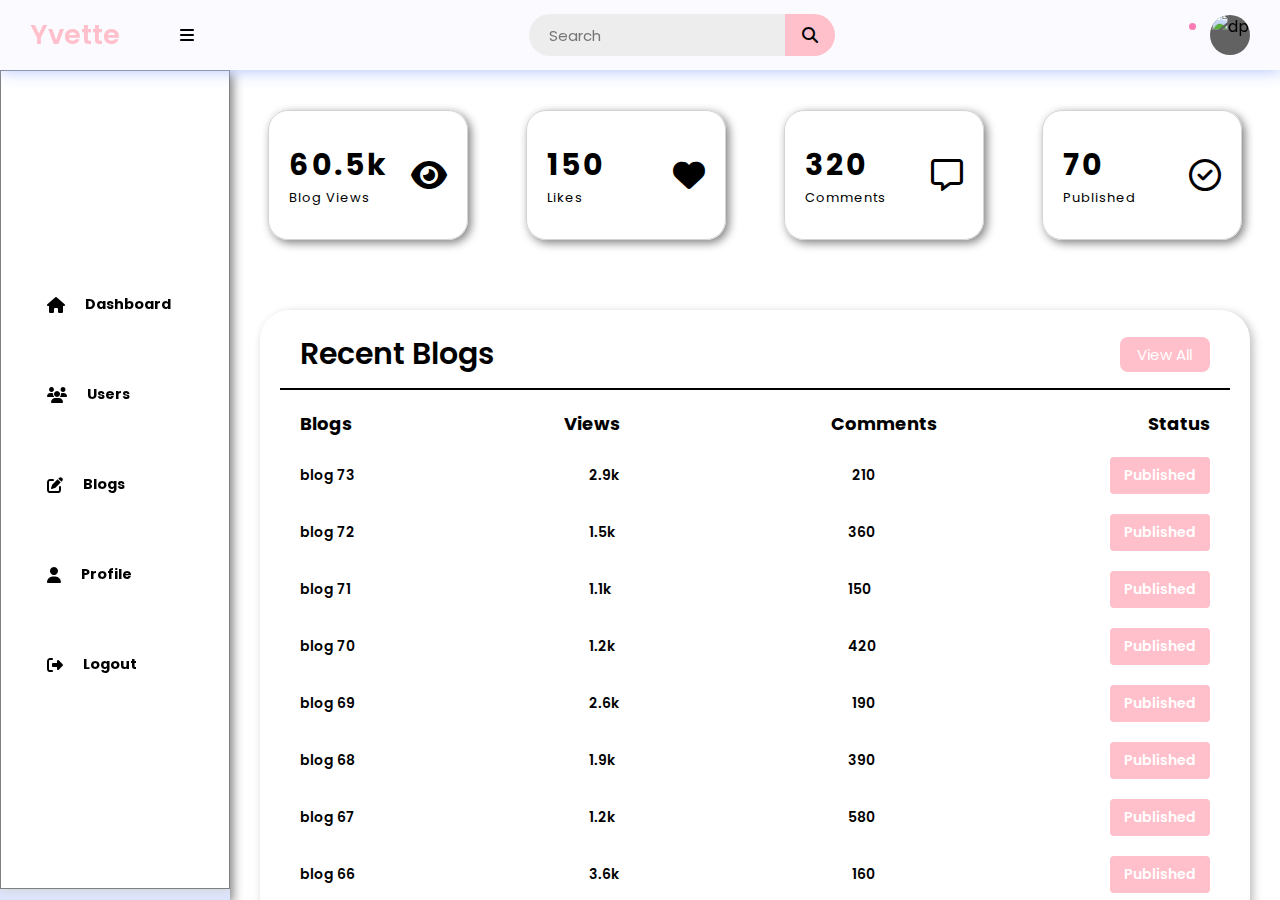
==== commit 77b7c6a5: "dashboard section ui" ====
--- a/pages/blogmtg.html
+++ b/pages/blogmtg.html
@@ -16,7 +16,7 @@
       crossorigin="anonymous"
       referrerpolicy="no-referrer"
     />
-      <link
+    <link
       rel="stylesheet"
       href="https://cdnjs.cloudflare.com/ajax/libs/font-awesome/5.15.4/css/all.min.css"
     />
@@ -30,6 +30,8 @@
     />
     <link rel="stylesheet" href="../styles/blogmgt.css" />
     <link rel="stylesheet" href="../styles/users.css" />
+    <link rel="stylesheet" href="../styles/newBlog.css" />
+    <link rel="stylesheet" href="../styles/userProfile.css">
   </head>
 
   <body>
@@ -40,7 +42,7 @@
       </div>
 
       <div class="searchbar">
-        <input type="text" placeholder="Search" />
+        <input type="text" placeholder="Search"  id="searchInput"/>
         <div class="searchbtn">
           <i class="fa-solid fa-magnifying-glass icon"></i>
         </div>
@@ -69,25 +71,25 @@
           <div class="nav-upper-options">
             <div class="nav-option option1" id="dashboard-link">
               <i class="fa-solid fa-house icon" id="nav-img"></i>
-              <h3>Dashboard</h3>
+              <h4>Dashboard</h4>
             </div>
 
             <div class="option2 nav-option" id="users-link">
               <i class="fa-solid fa-users icon" id="nav-img"></i>
-              <h3>Users</h3>
+              <h4>Users</h4>
             </div>
 
             <div class="nav-option option3" id="blogs-link">
               <i class="fa-solid fa-pen-to-square icon" id="nav-img"></i>
-              <h3>Blogs</h3>
+              <h4>Blogs</h4>
             </div>
             <div class="nav-option option3" id="profile-link">
               <i class="fa-solid fa-user icon" id="nav-img"></i>
-              <h3>Profile</h3>
+              <h4>Profile</h4>
             </div>
             <div class="nav-option option3" id="logout-link">
               <i class="fa-solid fa-right-from-bracket icon" id="nav-img"></i>
-              <h3>Logout</h3>
+              <h4>Logout</h4>
             </div>
           </div>
         </nav>
@@ -145,7 +147,7 @@
             </div>
             <div class="report-container">
               <div class="report-header">
-                <h1 class="recent-Articles">Recent Articles</h1>
+                <h1 class="recent-Articles">Recent Blogs</h1>
                 <button class="view">View All</button>
               </div>
               <div class="report-body">
@@ -225,11 +227,7 @@
 
           <div id="users-section" class="main-section">
             <div class="user-header">
-              <h2>Users Content</h2>
-              <button id="newUserbtn">
-                <i class="fa-solid fa-plus icon"></i>
-                <h2>User</h2>
-              </button>
+              <h2>Registered Users</h2>
             </div>
             <table>
               <tr>
@@ -241,9 +239,9 @@
 
                 <th>Age</th>
 
-                <th>Sex</th>
-
                 <th>Email</th>
+
+                <th>Actions</th>
               </tr>
 
               <tr>
@@ -257,7 +255,9 @@
 
                 <td>18 Nov 1962</td>
 
-                <td>5000$</td>
+                <td>
+                  <i class="fa-solid fa-trash-can"></i>
+                </td>
               </tr>
 
               <tr>
@@ -361,13 +361,13 @@
           </div>
 
           <div id="blogs-section" class="main-section">
-                        <div class="user-header">
-              <h2>Users Content</h2>
-              <button id="newUserbtn">
+            <div class="user-header">
+              <h2>Blog Content</h2>
+              <button id="newBlogBtn" class="newBlogBtn">
                 <i class="fa-solid fa-plus icon"></i>
                 <h2>Blog</h2>
               </button>
-              </div>
+            </div>
             <table>
               <tr>
                 <th>#</th>
@@ -394,7 +394,10 @@
 
                 <td>18 Nov 1962</td>
 
-                <td>5000$</td>
+                <td>
+                  <i class="fa-solid fa-trash-can"></i>
+                  <i class="fa-regular fa-pen-to-square"></i>
+                </td>
               </tr>
 
               <tr>
@@ -495,9 +498,84 @@
                 <td>6300$</td>
               </tr>
             </table>
+          </div>
+          <div id="newBlogModal" class="modal">
+            <div class="modal-content">
+              <div class="form-container">
+               <i class="fa-regular fa-circle-xmark icon2" id="closeBtn1"></i>
+                <div class="left-bloginfo">
+                  <h2>Create a Blog</h2>
+                <form action="#" method="post">
+                  <div class="form-group">
+                    <label for="title">Title:</label>
+                    <input type="text" id="title" name="title" required />
+                  </div>
+
+                  <div class="form-group">
+                    <label for="author">Author:</label>
+                    <input type="text" id="author" name="author" required />
+                  </div>
+                </div>
+                 <div class="right-bloginfo">
+                   <div class="form-group">
+                    <label for="picture">Picture:</label>
+                    <input type="file" id="picture" name="picture" required />
+                  </div>
+
+                  <div class="form-group">
+                    <label for="content">Content:</label>
+                    <textarea
+                      id="content"
+                      name="content"
+                      rows="6"
+                      required
+                    ></textarea>
+                  </div>
+                  <button type="submit" class="btn-submit">Submit</button>
+
+
+                 </div>
+                </form>
+              </div>
+            </div>
           </div>
           <div id="profile-section" class="main-section">
             <h1>Profile Content</h1>
+            <div class="profile-container">
+      <div class="profile-picture">
+        <img src="../images/profile.png" alt="" height="80%" width="85%" />
+        <button class="picBtn">Change Profile</button>
+      </div>
+      <div class="user-details">
+        <form action="">
+          <div class="input-group">
+            <label for="">First Name:</label>
+            <input type="text" id="editor" />
+          </div>
+          <div class="input-group">
+            <label for="">Last Name:</label>
+            <input type="text" id="editor" />
+          </div>
+          <div class="input-group">
+            <label for="">Age:</label>
+            <input type="text" id="editor" />
+          </div>
+          <div class="input-group">
+            <label for="">Email:</label>
+            <input type="text" id="editor" />
+          </div>
+          <div class="input-group">
+            <label for="">BirthDay:</label>
+            <input type="text" id="editor" />
+          </div>
+          <div class="actionBtns">
+            <button class="actionBtn">Update</button>
+            <button class="actionBtn">Save</button>
+            <button class="actionBtn">Cancel</button>
+          </div>
+        </form>
+      </div>
+    </div>
           </div>
           <div id="logout-section" class="main-section">
             <h1>Logout Content</h1>
@@ -507,5 +585,6 @@
     </div>
 
     <script src="../scripts/blogmgt.js"></script>
+    <script src="../scripts/newblog.js"></script>
   </body>
 </html>
--- a/styles/blogmgt.css
+++ b/styles/blogmgt.css
@@ -64,14 +64,15 @@
   gap: 60px;
 }
 
-.searchbar input {
-  width: 10vw;
+.searchbar #searchInput {
+  width: 20vw;
   height: 42px;
   border-radius: 50px 0 0 50px;
   background-color: var(--background-color3);
   padding: 0 20px;
   font-size: 15px;
   outline: none;
+  color: black;
   border: none;
 }
 .searchbtn {
@@ -168,7 +169,6 @@
   overflow-y: scroll;
   overflow-x: hidden;
   transition: all 0.5s ease-in-out;
-  /* border-right: 1px solid gray; */
   box-shadow: 3px 3px 10px gray;
 }
 .navcontainer::-webkit-scrollbar {
@@ -186,6 +186,10 @@
   gap: 20px;
   transition: all 0.1s ease-in-out;
 }
+
+.nav-option h4 {
+  font-size: 0.9rem;
+}
 .nav-option:hover {
   border-left: 5px solid white;
   background-color: pink;
@@ -193,26 +197,27 @@
 }
 .icon {
   color: black;
-  font-size: 1.5rem;
+  font-size: 1rem;
 }
 .icon1 {
   color: black;
-  font-size: 2.5rem;
+  font-size: 2rem;
 }
 .nav-upper-options {
   display: flex;
   flex-direction: column;
+  justify-content: center;
+  margin: auto;
   align-items: center;
   gap: 30px;
+  padding: 0 1rem;
 }
 
 .option1 {
-  border-left: 5px solid lightgray;
   background-color: white;
   cursor: pointer;
 }
 .option1:hover {
-  border-left: 5px solid lightgray;
   background-color: pink;
 }
 .box {
@@ -299,13 +304,13 @@
 }
 
 .report-body {
-  max-width: 1160px;
+  max-width: 100%;
   overflow-x: auto;
   padding: 20px;
 }
 .report-topic-heading,
 .item1 {
-  width: 1120px;
+  width: 100%;
   display: flex;
   justify-content: space-between;
   align-items: center;
@@ -316,7 +321,7 @@
 }
 
 .items {
-  width: 1120px;
+  width: 100%;
   margin-top: 15px;
 }
 
@@ -338,16 +343,57 @@
   border-radius: 4px;
 }
 
-
-#users-section{
+#users-section {
   margin: auto;
   display: flex;
   justify-content: center;
   align-items: center;
-  
-}
-
-/* Responsive CSS Here */
+}
+
+.modal {
+  display: none;
+  position: fixed;
+  top: 0%;
+  left: 0%;
+  background-color: rgba(0, 0, 0, 0.3);
+  height: 100vh;
+  width: 100vw;
+  padding: 20px;
+  border: 1px solid #ccc;
+  z-index: 1000;
+}
+
+.modal-content {
+  display: flex;
+  align-items: center;
+  margin: auto;
+  justify-content: center;
+  height: fit-content;
+  font-family: "Poppins", sans-serif;
+}
+
+.icon2 {
+  position: absolute;
+  top: 0;
+  right: 0;
+  font-size: 2rem;
+  margin: 1rem; /* Adjust the margin as needed */
+}
+
+.newBlogBtn {
+  border: none;
+  height: auto;
+  font-size: 12px;
+  padding: 0.5rem 4rem;
+  border-radius: 5px;
+  display: flex;
+  gap: 1rem;
+  cursor: pointer;
+  font-weight: 500;
+  text-align: center;
+  background: pink;
+  transition: 0.2s ease;
+}
 @media screen and (max-width: 950px) {
   .nav-img {
     height: 25px;
@@ -415,9 +461,6 @@
     font-size: 15px;
     border: 2px solid var(--secondary-color);
   }
-
-
-
 }
 
 @media screen and (max-width: 490px) {
--- a/styles/users.css
+++ b/styles/users.css
@@ -43,17 +43,3 @@
   margin-bottom: 1rem;
   margin-left: 3rem;
 }
-#newUserbtn {
-  border: none;
-  height: auto;
-  font-size: 16px;
-  padding: 0.5rem 4rem;
-  border-radius: 5px;
-  display: flex;
-  gap: 1rem;
-  cursor: pointer;
-  font-weight: 500;
-  text-align: center;
-  background: pink;
-  transition: 0.2s ease;
-}
--- a/styles/newBlog.css
+++ b/styles/newBlog.css
@@ -0,0 +1,91 @@
+@import url("https://fonts.googleapis.com/css2?family=Ysabeau+Infant&display=swap");
+
+/* * {
+  font-family: "Poppins", sans-serif;
+}
+
+body {
+  background-color: #f4f4f4;
+  margin: 0;
+  padding: 0;
+  display: flex;
+  justify-content: center;
+  align-items: center;
+  height: 100vh;
+  font-family: "Poppins", sans-serif;
+} */
+
+.form-container {
+  background-color: white;
+  padding: 2rem 30px;
+  border-radius: 8px;
+  box-shadow: 0 0 10px rgba(0, 0, 0, 0.1);
+  width: 75%;
+  height: 50%;
+  display: flex;
+  justify-content: space-between;
+  height: fit-content;
+  margin-top: 13%;
+  margin-left: 18%;
+  position: relative;
+}
+
+.left-bloginfo {
+  width: 40%;
+}
+.right-bloginfo {
+  width: 40%;
+}
+
+.form-container h2 {
+  text-align: center;
+  color: #333;
+}
+
+.form-group {
+  margin-bottom: 10px;
+}
+
+label {
+  display: block;
+  font-size: 0.8rem;
+  color: #000;
+  margin-bottom: 8px;
+}
+
+input[type="text"],
+input[type="date"] {
+  width: 100%;
+  padding: 7px;
+  font-size: 14px;
+  border: 1px solid #ccc;
+  border-radius: 4px;
+  box-sizing: border-box;
+  display: flex;
+}
+
+textarea {
+  width: 100%;
+  font-size: 14px;
+  border: 1px solid #ccc;
+  border-radius: 4px;
+  padding: 1rem;
+  box-sizing: border-box;
+  display: flex;
+}
+
+.btn-submit {
+  background-color: pink;
+  width: 100%;
+  color: #fff;
+  padding: 13px 20px;
+  font-size: 16px;
+  border: none;
+  border-radius: 4px;
+  cursor: pointer;
+  transition: background-color 0.3s;
+}
+
+.btn-submit:hover {
+  background-color: pink;
+}
--- a/styles/userProfile.css
+++ b/styles/userProfile.css
@@ -0,0 +1,37 @@
+.profile-container {
+  display: flex;
+}
+.user-details {
+  width: 60%;
+}
+.profile-picture {
+  width: 40%;
+}
+
+.actionBtns {
+  margin: 1rem 0;
+}
+.actionBtn {
+  background-color: pink;
+  /* width: 100%; */
+  color: #fff;
+  padding: 10px 20px;
+  font-size: 16px;
+  border: none;
+  border-radius: 4px;
+  cursor: pointer;
+  transition: background-color 0.3s;
+}
+
+.picBtn {
+  background-color: pink;
+  margin-top: 1rem;
+  width: 90%;
+  color: #fff;
+  padding: 10px 20px;
+  font-size: 16px;
+  border: none;
+  border-radius: 4px;
+  cursor: pointer;
+  transition: background-color 0.3s;
+}
